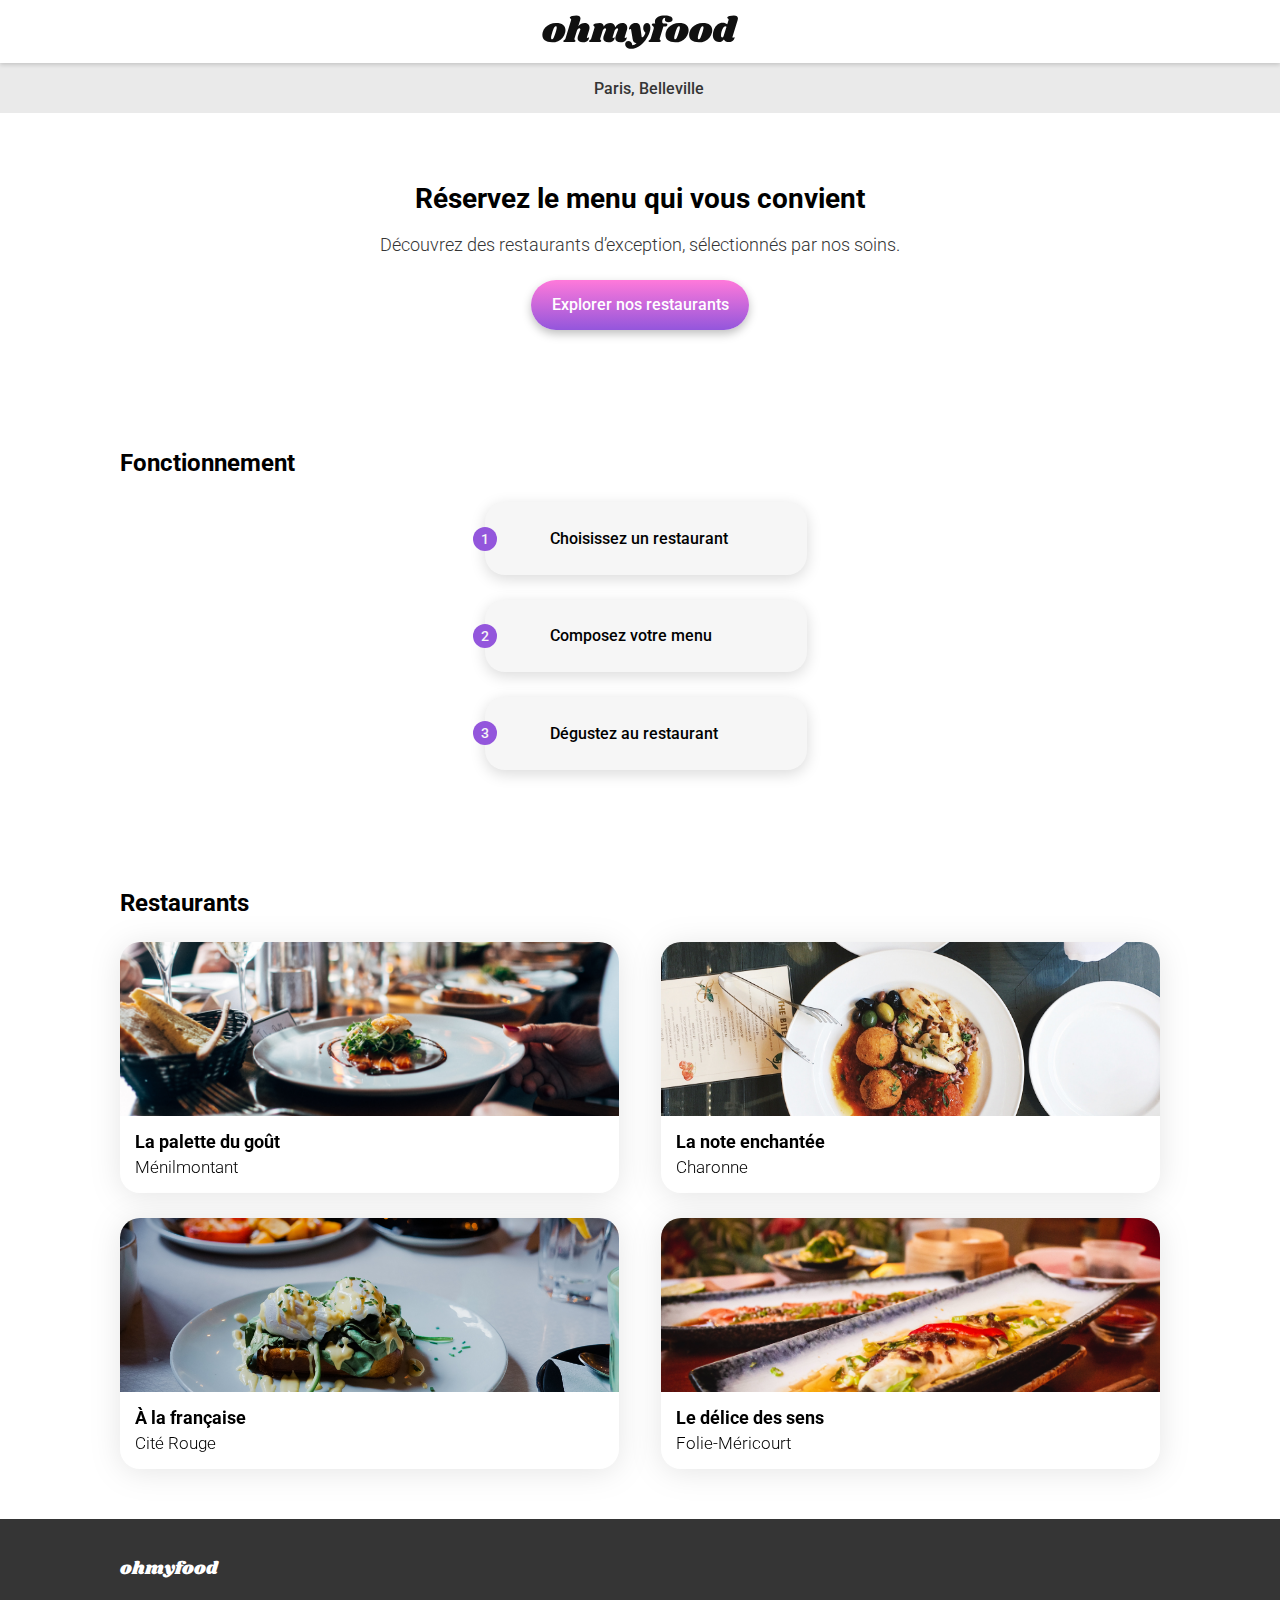
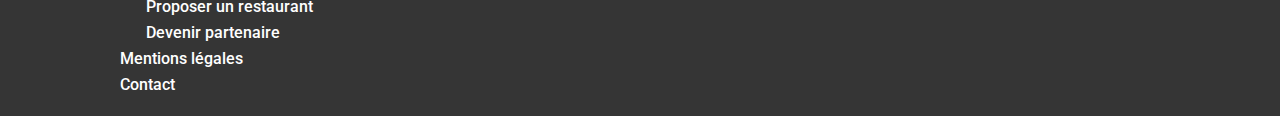
==== index.html @ eca56469 "Commit : 05/09/23" ====
<!DOCTYPE html>
<html lang="en">
<head>
    <meta charset="UTF-8">
    <meta name="viewport" content="width=device-width, initial-scale=1.0">
    <meta http-equiv="X-UA-Compatible" content="ie=edge">
    <title>Document</title>
    <link rel="icon" type="image/x-icon" href="favicon.ico">
    <link rel="stylesheet" href="https://cdnjs.cloudflare.com/ajax/libs/font-awesome/6.2.1/css/all.min.css"
        integrity="sha512-MV7K8+y+gLIBoVD59lQIYicR65iaqukzvf/nwasF0nqhPay5w/9lJmVM2hMDcnK1OnMGCdVK+iQrJ7lzPJQd1w=="
        crossorigin="anonymous" referrerpolicy="no-referrer">
    <link rel="stylesheet" href="assets/css/main.css">
</head>
<body>
    <div class="main__container">
        <header>
            <div class="header__logo">
                <img src="assets/images/logo/ohmyfood@2x.svg" alt="logo ohmyfood">
            </div>
            <div class="header__location">
                <i class="fa-solid fa-location-dot" aria-hidden="true"></i> Paris, Belleville
            </div>
        </header>

        <main>
            <section class="section__reserve container">
                <div class="reserve__title">
                    <h1>Réservez le menu qui vous convient</h1>
                    <p>Découvrez des restaurants d’exception, sélectionnés par nos soins.</p>
                </div>
                <button class="btn reserve__btn">Explorer nos restaurants</button>
            </section>

            <section class="section__preparation container">
                <div class="preparation__title">
                    <h2 class="section__title">Fonctionnement</h2>
                </div>
                <div class="preparation__wrapper__btn">
                    <button class="btn preparation__btn">
                        <i class="fa-solid fa-mobile-screen-button color1"></i>
                        <span class="btn__txt">Choisissez un restaurant</span>
                    </button>
                    <button class="btn preparation__btn">
                        <i class="fa-solid fa-list-ul color1"></i>
                        <span class="btn__txt">Composez votre menu</span>
                    </button>
                    <button class="btn preparation__btn">
                        <i class="fa-solid fa-store color2"></i>
                        <span class="btn__txt">Dégustez au restaurant</span>
                    </button>
                </div>
            </section>

            <section class="section__restaurants container">
                <div class="restaurants__title">
                    <h2 class="section__title">Restaurants</h2>
                </div>
                    
                <div class="restaurants__cards">
                    <article class="card">
                        <a href="restaurants/palette.html">
                            <div class="card___image">
                                <img src="assets/images/restaurants/jay-wennington-N_Y88TWmGwA-unsplash.jpg" alt="Image d'une assiette montrant un plat du restaurant">
                            </div>
                            <div class="card__content">
                                <div class="card__txt">
                                    <h3 class="card__title">La palette du goût</h3>
                                    <p class="card__subtitle">Ménilmontant</p>
                                </div>
                                <button class="btn__favorite">
                                    <i class="fa-regular fa-heart"></i>
                                    <i class="fa-solid fa-heart full__heart"></i>
                                </button>
                            </div>
                        </a>
                    </article>
                    <article class="card">
                        <a href="restaurants/note.html">
                            <div class="card___image">
                                <img src="assets/images/restaurants/stil-u2Lp8tXIcjw-unsplash.jpg" alt="Image d'une assiette montrant un plat du restaurant">
                            </div>
                            <div class="card__content">
                                <div class="card__txt">
                                    <h3 class="card__title">La note enchantée</h3>
                                    <p class="card__subtitle">Charonne</p>
                                </div>
                                <button class="btn__favorite">
                                    <i class="fa-regular fa-heart"></i>
                                    <i class="fa-solid fa-heart full__heart"></i>
                                </button>
                            </div>
                        </a>
                    </article>
                    <article class="card">
                        <a href="restaurants/francaise.html">
                            <div class="card___image">
                                <img src="assets/images/restaurants/toa-heftiba-DQKerTsQwi0-unsplash.jpg" alt="Image d'une assiette montrant un plat du restaurant">
                            </div>
                            <div class="card__content">
                                <div class="card__txt">
                                    <h3 class="card__title">À la française</h3>
                                    <p class="card__subtitle">Cité Rouge</p>
                                </div>
                                <button class="btn__favorite">
                                    <i class="fa-regular fa-heart"></i>
                                    <i class="fa-solid fa-heart full__heart"></i>
                                </button>
                            </div>
                        </a>
                    </article>
                    <article class="card">
                        <a href="restaurants/delice.html">
                            <div class="card___image">
                                <img src="assets/images/restaurants/louis-hansel-shotsoflouis-qNBGVyOCY8Q-unsplash.jpg" alt="Image d'une assiette montrant un plat du restaurant">
                            </div>
                            <div class="card__content">
                                <div class="card__txt">
                                    <h3 class="card__title">Le délice des sens</h3>
                                    <p class="card__subtitle">Folie-Méricourt</p>
                                </div>
                                <button class="btn__favorite">
                                    <i class="fa-regular fa-heart"></i>
                                    <i class="fa-solid fa-heart full__heart"></i>
                                </button>
                            </div>
                        </a>
                    </article>
                </div>
            </section>
        </main>
        <footer>
            <div class="container">
                <div class="footer__wrapper">
                    <div class="footer__title">
                        <h2>ohmyfood</h2>
                    </div>
                    <div class="footer__link">
                        <a href="#"><i class="fa-solid fa-utensils"></i>Proposer un restaurant</a>
                        <a href="#"><i class="fa-solid fa-handshake-angle"></i>Devenir partenaire</a>
                        <a href="#">Mentions légales</a>
                        <a href="#">Contact</a>
                    </div>
                </div>
            </div>
        </footer>
    </div>
</body>
</html>
---- assets/css/main.css ----
/**
 * Set up a decent box model on the root element
 */
@import url("https://fonts.googleapis.com/css2?family=Shrikhand&display=swap");
@import url("https://fonts.googleapis.com/css2?family=Roboto:wght@300;400;500;700");
html {
  box-sizing: border-box;
  margin: 0;
  padding: 0;
}

/**
* 1. Correct the line height in all browsers.
* 2. Prevent adjustments of font size after orientation changes in iOS.
*/
html {
  line-height: 1.15; /* 1 */
  -webkit-text-size-adjust: 100%; /* 2 */
}

/**
 * Make all elements from the DOM inherit from the parent box-sizing
 * Since `*` has a specificity of 0, it does not override the `html` value
 * making all elements inheriting from the root box-sizing value
 * See: https://css-tricks.com/inheriting-box-sizing-probably-slightly-better-best-practice/
 */
*,
*::before,
*::after {
  box-sizing: inherit;
}

/**
* Remove the margin in all browsers.
*/
body {
  margin: 0;
}

/**
 * Render the `main` element consistently in IE.
 */
main {
  display: block;
}

/**
 * Correct the font size and margin on `h1` elements within `section` and
 * `article` contexts in Chrome, Firefox, and Safari.
 */
h1 {
  font-size: 2em;
  margin: 0.67em 0;
}

/**
 * Remove the gray background on active links in IE 10.
 */
a {
  background-color: transparent;
}

/**
 * Remove the border on images inside links in IE 10.
 */
img {
  border-style: none;
}

/**
 * Basic styles for links
 */
a {
  color: rgb(229, 0, 80);
  text-decoration: none;
}
a:hover, a:active, a:focus, a:focus-within {
  color: rgb(0, 0, 0);
  text-decoration: underline;
}

section {
  display: flex;
  flex-direction: column;
  padding: 50px 0;
}

/**
 * Basic typography style for copy text
 */
body {
  color: rgb(0, 0, 0);
  font: normal 125%/1.4 "Roboto", "Arial", sans-serif;
}

h1 {
  color: rgb(0, 0, 0);
  text-align: center;
  font-family: Roboto;
  font-size: 24px;
  font-style: normal;
  font-weight: 700;
  line-height: normal;
}

h3 {
  display: block;
  font-size: 1.17em;
  margin-block-start: 0px;
  margin-block-end: 0px;
  margin-inline-start: 0px;
  margin-inline-end: 0px;
  font-weight: bold;
}

p {
  display: block;
  margin-block-start: 0px;
  margin-block-end: 0px;
  margin-inline-start: 0px;
  margin-inline-end: 0px;
}

header {
  color: var(--Grey, #353535);
  /* Button */
  font-family: Roboto;
  font-size: 16px;
  font-style: normal;
  font-weight: 500;
  line-height: normal;
}

.section__title {
  color: rgb(0, 0, 0);
  margin-bottom: 25px;
  /* Section Title */
  font-family: Roboto;
  font-size: 24px;
  font-style: normal;
  font-weight: 700;
  line-height: normal;
}

.section__reserve h1, .section__reserve p {
  text-align: center;
  font-family: Roboto;
  font-style: normal;
  line-height: normal;
}
.section__reserve h1 {
  /* Section Title */
  font-size: 28px;
  font-weight: 700;
}
.section__reserve p {
  /* Paragraph */
  font-size: 18px;
  font-weight: 300;
  color: var(--grey, #353535);
}

.card__title {
  color: #000;
  font-family: Roboto;
  font-size: 18px;
  font-style: normal;
  font-weight: 700;
  line-height: normal;
}
.card__subtitle {
  color: #000;
  font-family: Roboto;
  font-size: 17px;
  font-style: normal;
  font-weight: 300;
  line-height: normal;
}

.footer__title h2 {
  color: rgb(255, 255, 255);
  font-family: Shrikhand;
  font-size: 18px;
  font-style: normal;
  font-weight: 400;
  line-height: normal;
}

.footer__link a {
  color: rgb(255, 255, 255);
  text-decoration: none;
  font-family: Roboto;
  font-size: 16px;
  font-style: normal;
  font-weight: 500;
  line-height: normal;
}

/**
 * Clear inner floats
 */
.clearfix::after {
  clear: both;
  content: "";
  display: table;
}

/**
 * Main content containers
 * 1. Make the container full-width with a maximum width
 * 2. Center it in the viewport
 * 3. Leave some space on the edges, especially valuable on small screens
 */
.main__container {
  max-width: 100%; /* 1 */
  margin-left: auto; /* 2 */
  margin-right: auto; /* 2 */
  width: 100%; /* 1 */
}

.container {
  max-width: 1080px; /* 1 */
  margin-left: auto; /* 2 */
  margin-right: auto; /* 2 */
  padding-left: 20px; /* 3 */
  padding-right: 20px; /* 3 */
  width: 100%; /* 1 */
}

/**
 * Hide text while making it readable for screen readers
 * 1. Needed in WebKit-based browsers because of an implementation bug;
 *    See: https://code.google.com/p/chromium/issues/detail?id=457146
 */
.hide-text {
  overflow: hidden;
  padding: 0; /* 1 */
  text-indent: 101%;
  white-space: nowrap;
}

/**
 * Hide element while making it readable for screen readers
 * Shamelessly borrowed from HTML5Boilerplate:
 * https://github.com/h5bp/html5-boilerplate/blob/master/src/css/main.css#L119-L133
 */
.visually-hidden {
  border: 0;
  clip: rect(0 0 0 0);
  height: 1px;
  margin: -1px;
  overflow: hidden;
  padding: 0;
  position: absolute;
  width: 1px;
}

header .header__logo {
  display: flex;
  justify-content: center;
  align-items: center;
  height: 63px;
  width: 100%;
  background: rgb(255, 255, 255);
  padding: 14px 89px 13px 89px;
  flex-shrink: 0;
  /* Shadow/Badge */
  box-shadow: 0px 2px 4px 0px rgba(0, 0, 0, 0.15);
}
header .header__location {
  display: flex;
  justify-content: center;
  align-items: center;
  position: relative;
  height: 3.125rem; /* 50px */
  width: 100%;
  gap: 1.063rem; /* 17px */
  background: rgb(234, 234, 234);
  z-index: -1;
}

footer {
  background: rgb(53, 53, 53);
  padding: 22px 0;
}
footer .footer__wrapper {
  display: grid;
}
footer .footer__link {
  display: flex;
  flex-direction: column;
  gap: 7px;
}
footer .footer__link a {
  display: flex;
  flex-direction: row;
  gap: 10px;
}
footer .footer__link a i {
  width: 16px;
  font-size: 13px;
}

.btn {
  /* Button */
  font-family: Roboto;
  font-size: 16px;
  font-style: normal;
  font-weight: 500;
  line-height: normal;
  text-align: center;
  border: 0;
}

.reserve__btn {
  width: 218px;
  height: 50px;
  color: rgb(255, 255, 255);
  border-radius: 25px;
  background: linear-gradient(180deg, #FF79DA 0%, #9356DC 100%);
  cursor: pointer;
  transition: all 450ms ease;
  /* Shadow/Button */
  box-shadow: 0px 4px 10px 0px rgba(0, 0, 0, 0.25);
}
.reserve__btn:hover {
  opacity: 0.8;
  box-shadow: 0px 8px 10px 0px rgba(0, 0, 0, 0.25);
}

.preparation__wrapper__btn {
  display: flex;
  flex-direction: column;
  gap: 25px;
  align-items: center;
  width: 100%;
  counter-reset: index;
}
.preparation__wrapper__btn .preparation__btn {
  position: relative;
  display: flex;
  flex-direction: row;
  align-items: center;
  justify-content: center;
  gap: 20px;
  width: 322.486px;
  height: 72.379px;
  border-radius: 20px;
  background: rgb(246, 246, 246);
  padding: 0;
  margin-left: 12px;
  /* Shadow/Instructions */
  box-shadow: 0px 4px 15px 0px rgba(0, 0, 0, 0.15);
}
.preparation__wrapper__btn .preparation__btn::before {
  counter-increment: index;
  content: counter(index);
  position: absolute;
  display: flex;
  align-items: center;
  justify-content: center;
  left: -12px;
  height: 24px;
  width: 24px;
  background-color: #9356DC;
  border-radius: 50%;
  color: var(--background, #F6F6F6);
  font-family: Roboto;
  font-size: 14.182px;
  font-style: normal;
  font-weight: 500;
  line-height: normal;
}
.preparation__wrapper__btn .preparation__btn i.color1 {
  color: rgb(126, 126, 126);
}
.preparation__wrapper__btn .preparation__btn i.color2 {
  color: rgb(147, 86, 220);
}
.preparation__wrapper__btn .preparation__btn .btn__txt {
  width: 211px;
  text-align: left;
}
.preparation__wrapper__btn .preparation__btn .btn__dot {
  display: flex;
  justify-content: center;
  align-items: center;
  margin-left: -12px;
  height: 24px;
  width: 24px;
  flex-shrink: 0;
  background-color: #9356DC;
  border-radius: 50%;
  color: var(--background, #F6F6F6);
  font-family: Roboto;
  font-size: 14.182px;
  font-style: normal;
  font-weight: 500;
  line-height: normal;
}

.btn__favorite {
  background: transparent;
  height: 100%;
  width: 22px;
  padding-right: 10px;
  display: flex;
  justify-content: center;
  align-items: center;
  border: 0;
  z-index: 1;
}
.btn__favorite i {
  position: absolute;
  font-size: 22px;
  transition: all 450ms ease;
  cursor: pointer;
}
.btn__favorite i.full__heart {
  opacity: 0;
  transition: all 1s ease;
}
.btn__favorite i.full__heart:hover {
  transform: scale(1.2);
  color: transparent;
  background-image: linear-gradient(180deg, rgb(147, 86, 220) 0%, rgb(255, 121, 218) 100%);
  -webkit-background-clip: text;
  background-clip: text;
  opacity: 1;
}

.section__reserve {
  align-items: center;
  gap: 25px;
}

.section__restaurants .restaurants__cards {
  display: flex;
  flex-wrap: wrap;
  justify-content: space-between;
  gap: 25px;
}
.section__restaurants .restaurants__cards .card {
  width: 100%;
  max-width: 498.647px;
  height: 251px;
  border-radius: 1.25rem; /* 20px */
  background-color: white;
  border-radius: 1.25rem; /* 20px */
  filter: drop-shadow(0px 3px 15px rgba(0, 0, 0, 0.1));
}
.section__restaurants .restaurants__cards .card a {
  text-decoration: none;
}
.section__restaurants .restaurants__cards .card___image {
  width: 100%;
  height: 174px;
}
.section__restaurants .restaurants__cards .card___image img {
  width: 100%;
  height: 100%;
  flex-shrink: 0;
  background: url(<path-to-image>), lightgray 50%/cover no-repeat;
  object-fit: cover;
  border-radius: 1.25rem 1.25rem 0 0;
}
.section__restaurants .restaurants__cards .card__content {
  display: flex;
  flex-direction: row;
  height: 77px;
  padding: 15px;
}
.section__restaurants .restaurants__cards .card__txt {
  width: 100%;
  display: flex;
  flex-direction: column;
  gap: 5px;
}

.hero-image {
  width: 100%;
  height: 275px;
  flex-shrink: 0;
  background-color: aqua;
  margin-top: -50px;
  background: url(<path-to-image>), lightgray 50%/cover no-repeat;
}

.section__menu {
  position: relative;
  margin-top: -55px;
  background-color: aqua;
  border-radius: 2rem 2rem 0 0; /* 20px */
  z-index: 1;
}

/*# sourceMappingURL=main.css.map */
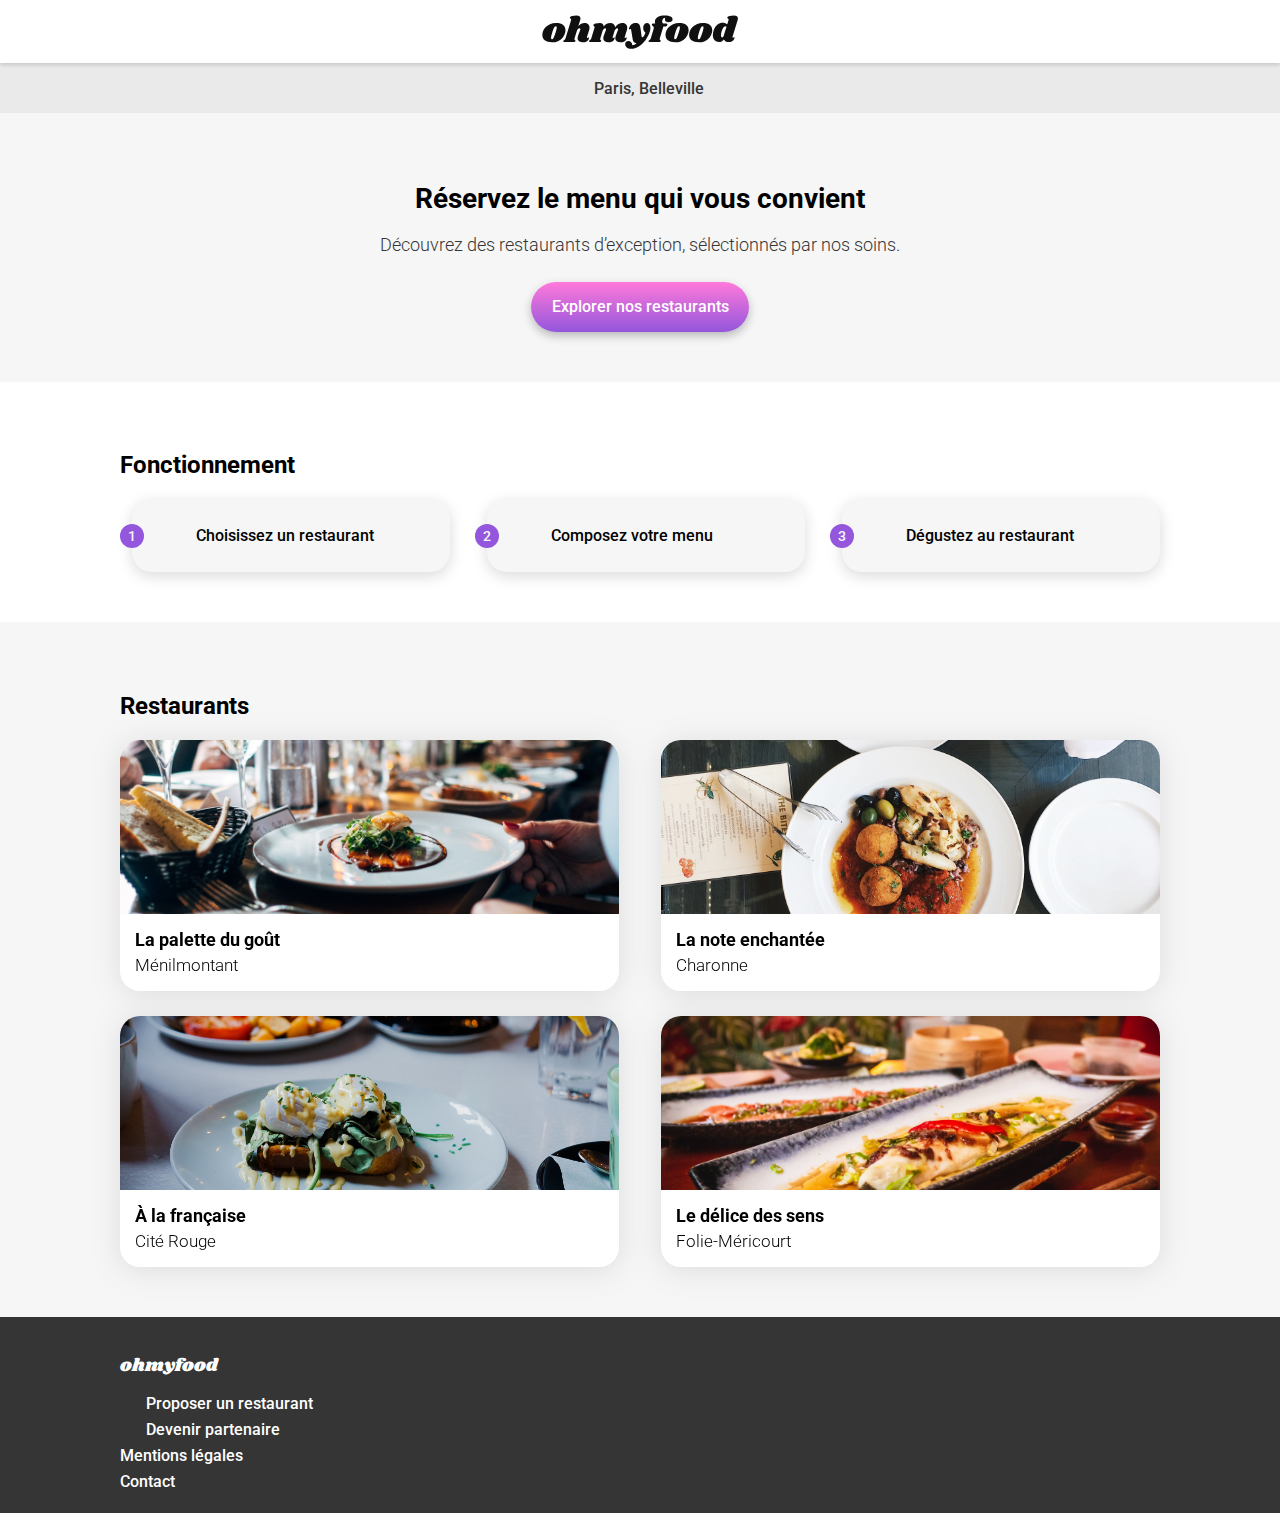
==== commit 567983c0: "Commit : 13/09/2023" ====
--- a/index.html
+++ b/index.html
@@ -1,5 +1,5 @@
 <!DOCTYPE html>
-<html lang="en">
+<html lang="fr">
 <head>
     <meta charset="UTF-8">
     <meta name="viewport" content="width=device-width, initial-scale=1.0">
@@ -23,108 +23,114 @@
         </header>
 
         <main>
-            <section class="section__reserve container">
-                <div class="reserve__title">
-                    <h1>Réservez le menu qui vous convient</h1>
-                    <p>Découvrez des restaurants d’exception, sélectionnés par nos soins.</p>
-                </div>
-                <button class="btn reserve__btn">Explorer nos restaurants</button>
-            </section>
-
-            <section class="section__preparation container">
-                <div class="preparation__title">
-                    <h2 class="section__title">Fonctionnement</h2>
-                </div>
-                <div class="preparation__wrapper__btn">
-                    <button class="btn preparation__btn">
-                        <i class="fa-solid fa-mobile-screen-button color1"></i>
-                        <span class="btn__txt">Choisissez un restaurant</span>
-                    </button>
-                    <button class="btn preparation__btn">
-                        <i class="fa-solid fa-list-ul color1"></i>
-                        <span class="btn__txt">Composez votre menu</span>
-                    </button>
-                    <button class="btn preparation__btn">
-                        <i class="fa-solid fa-store color2"></i>
-                        <span class="btn__txt">Dégustez au restaurant</span>
-                    </button>
+            <section class="section__bg--color section__reserve">
+                <div class="container">
+                    <div class="reserve__title">
+                        <h1>Réservez le menu qui vous convient</h1>
+                        <p>Découvrez des restaurants d’exception, sélectionnés par nos soins.</p>
+                    </div>
+                    <button class="btn reserve__btn">Explorer nos restaurants</button>
                 </div>
             </section>
 
-            <section class="section__restaurants container">
-                <div class="restaurants__title">
-                    <h2 class="section__title">Restaurants</h2>
+            <section class="section__preparation">
+                <div class="container">
+                    <div class="preparation__title">
+                        <h2 class="section__title">Fonctionnement</h2>
+                    </div>
+                    <div class="preparation__wrapper__btn">
+                        <button class="btn preparation__btn">
+                            <i class="fa-solid fa-mobile-screen-button color1"></i>
+                            <span class="btn__txt">Choisissez un restaurant</span>
+                        </button>
+                        <button class="btn preparation__btn">
+                            <i class="fa-solid fa-list-ul color1"></i>
+                            <span class="btn__txt">Composez votre menu</span>
+                        </button>
+                        <button class="btn preparation__btn">
+                            <i class="fa-solid fa-store color2"></i>
+                            <span class="btn__txt">Dégustez au restaurant</span>
+                        </button>
+                    </div>
                 </div>
+            </section>
+
+            <section class="section__bg--color section__restaurants">
+                <div class="container">
+                    <div class="restaurants__title">
+                        <h2 class="section__title">Restaurants</h2>
+                    </div>
                     
-                <div class="restaurants__cards">
-                    <article class="card">
-                        <a href="restaurants/palette.html">
-                            <div class="card___image">
-                                <img src="assets/images/restaurants/jay-wennington-N_Y88TWmGwA-unsplash.jpg" alt="Image d'une assiette montrant un plat du restaurant">
-                            </div>
-                            <div class="card__content">
-                                <div class="card__txt">
-                                    <h3 class="card__title">La palette du goût</h3>
-                                    <p class="card__subtitle">Ménilmontant</p>
+                    <div class="restaurants__cards">
+                        <article class="card">
+                            <a href="restaurants/palette.html">
+                                <div class="card___image">
+                                    <img src="assets/images/restaurants/jay-wennington-N_Y88TWmGwA-unsplash.jpg" alt="Image d'une assiette montrant un plat du restaurant">
                                 </div>
-                                <button class="btn__favorite">
-                                    <i class="fa-regular fa-heart"></i>
-                                    <i class="fa-solid fa-heart full__heart"></i>
-                                </button>
-                            </div>
-                        </a>
-                    </article>
-                    <article class="card">
-                        <a href="restaurants/note.html">
-                            <div class="card___image">
-                                <img src="assets/images/restaurants/stil-u2Lp8tXIcjw-unsplash.jpg" alt="Image d'une assiette montrant un plat du restaurant">
-                            </div>
-                            <div class="card__content">
-                                <div class="card__txt">
-                                    <h3 class="card__title">La note enchantée</h3>
-                                    <p class="card__subtitle">Charonne</p>
+                                <div class="card__content">
+                                    <div class="card__txt">
+                                        <h3 class="card__title">La palette du goût</h3>
+                                        <p class="card__subtitle">Ménilmontant</p>
+                                    </div>
+                                    <button class="btn__favorite">
+                                        <i class="fa-regular fa-heart"></i>
+                                        <i class="fa-solid fa-heart full__heart"></i>
+                                    </button>
                                 </div>
-                                <button class="btn__favorite">
-                                    <i class="fa-regular fa-heart"></i>
-                                    <i class="fa-solid fa-heart full__heart"></i>
-                                </button>
-                            </div>
-                        </a>
-                    </article>
-                    <article class="card">
-                        <a href="restaurants/francaise.html">
-                            <div class="card___image">
-                                <img src="assets/images/restaurants/toa-heftiba-DQKerTsQwi0-unsplash.jpg" alt="Image d'une assiette montrant un plat du restaurant">
-                            </div>
-                            <div class="card__content">
-                                <div class="card__txt">
-                                    <h3 class="card__title">À la française</h3>
-                                    <p class="card__subtitle">Cité Rouge</p>
+                            </a>
+                        </article>
+                        <article class="card">
+                            <a href="restaurants/note.html">
+                                <div class="card___image">
+                                    <img src="assets/images/restaurants/stil-u2Lp8tXIcjw-unsplash.jpg" alt="Image d'une assiette montrant un plat du restaurant">
                                 </div>
-                                <button class="btn__favorite">
-                                    <i class="fa-regular fa-heart"></i>
-                                    <i class="fa-solid fa-heart full__heart"></i>
-                                </button>
-                            </div>
-                        </a>
-                    </article>
-                    <article class="card">
-                        <a href="restaurants/delice.html">
-                            <div class="card___image">
-                                <img src="assets/images/restaurants/louis-hansel-shotsoflouis-qNBGVyOCY8Q-unsplash.jpg" alt="Image d'une assiette montrant un plat du restaurant">
-                            </div>
-                            <div class="card__content">
-                                <div class="card__txt">
-                                    <h3 class="card__title">Le délice des sens</h3>
-                                    <p class="card__subtitle">Folie-Méricourt</p>
+                                <div class="card__content">
+                                    <div class="card__txt">
+                                        <h3 class="card__title">La note enchantée</h3>
+                                        <p class="card__subtitle">Charonne</p>
+                                    </div>
+                                    <button class="btn__favorite">
+                                        <i class="fa-regular fa-heart"></i>
+                                        <i class="fa-solid fa-heart full__heart"></i>
+                                    </button>
                                 </div>
-                                <button class="btn__favorite">
-                                    <i class="fa-regular fa-heart"></i>
-                                    <i class="fa-solid fa-heart full__heart"></i>
-                                </button>
-                            </div>
-                        </a>
-                    </article>
+                            </a>
+                        </article>
+                        <article class="card">
+                            <a href="restaurants/francaise.html">
+                                <div class="card___image">
+                                    <img src="assets/images/restaurants/toa-heftiba-DQKerTsQwi0-unsplash.jpg" alt="Image d'une assiette montrant un plat du restaurant">
+                                </div>
+                                <div class="card__content">
+                                    <div class="card__txt">
+                                        <h3 class="card__title">À la française</h3>
+                                        <p class="card__subtitle">Cité Rouge</p>
+                                    </div>
+                                    <button class="btn__favorite">
+                                        <i class="fa-regular fa-heart"></i>
+                                        <i class="fa-solid fa-heart full__heart"></i>
+                                    </button>
+                                </div>
+                            </a>
+                        </article>
+                        <article class="card">
+                            <a href="restaurants/delice.html">
+                                <div class="card___image">
+                                    <img src="assets/images/restaurants/louis-hansel-shotsoflouis-qNBGVyOCY8Q-unsplash.jpg" alt="Image d'une assiette montrant un plat du restaurant">
+                                </div>
+                                <div class="card__content">
+                                    <div class="card__txt">
+                                        <h3 class="card__title">Le délice des sens</h3>
+                                        <p class="card__subtitle">Folie-Méricourt</p>
+                                    </div>
+                                    <button class="btn__favorite">
+                                        <i class="fa-regular fa-heart"></i>
+                                        <i class="fa-solid fa-heart full__heart"></i>
+                                    </button>
+                                </div>
+                            </a>
+                        </article>
+                    </div>
                 </div>
             </section>
         </main>
--- a/assets/css/main.css
+++ b/assets/css/main.css
@@ -1,3 +1,4 @@
+@charset "UTF-8";
 /**
  * Set up a decent box model on the root element
  */
@@ -83,6 +84,9 @@
   display: flex;
   flex-direction: column;
   padding: 50px 0;
+}
+section.section__bg--color {
+  background-color: #f6f6f6;
 }
 
 /**
@@ -133,8 +137,6 @@
 
 .section__title {
   color: rgb(0, 0, 0);
-  margin-bottom: 25px;
-  /* Section Title */
   font-family: Roboto;
   font-size: 24px;
   font-style: normal;
@@ -177,6 +179,53 @@
   line-height: normal;
 }
 
+.section__menu h1 {
+  color: var(--Black, #101010);
+  font-family: Shrikhand;
+  font-size: 28px;
+  font-style: normal;
+  font-weight: 400;
+  line-height: normal;
+  text-align: left;
+}
+
+.section__commande form legend {
+  color: #000;
+  font-family: Roboto;
+  font-size: 16px;
+  font-style: normal;
+  font-weight: 300;
+  line-height: normal;
+  text-transform: uppercase;
+}
+.section__commande .commande__form-group .commande__form-title h2, .section__commande .commande__form-group .commande__form-title p {
+  text-align: left;
+  overflow: hidden;
+  color: #000;
+  text-overflow: ellipsis;
+  white-space: nowrap;
+  font-family: Roboto;
+  font-style: normal;
+  line-height: normal;
+}
+.section__commande .commande__form-group .commande__form-title h2 {
+  font-size: 18px;
+  font-weight: 500;
+}
+.section__commande .commande__form-group .commande__form-title p {
+  font-size: 15.043px;
+  font-weight: 300;
+}
+.section__commande .commande__form-group .commande__form-price p {
+  color: #353535;
+  text-align: center;
+  font-family: Roboto;
+  font-size: 15.043px;
+  font-style: normal;
+  font-weight: 700;
+  line-height: normal;
+}
+
 .footer__title h2 {
   color: rgb(255, 255, 255);
   font-family: Shrikhand;
@@ -213,6 +262,7 @@
  */
 .main__container {
   max-width: 100%; /* 1 */
+  min-width: 320px;
   margin-left: auto; /* 2 */
   margin-right: auto; /* 2 */
   width: 100%; /* 1 */
@@ -278,10 +328,21 @@
   background: rgb(234, 234, 234);
   z-index: -1;
 }
+header .header__button {
+  position: absolute;
+  display: flex;
+  justify-content: center;
+  align-items: center;
+  left: 20px;
+  width: 30px;
+  height: 63px;
+  flex-shrink: 0;
+}
 
 footer {
   background: rgb(53, 53, 53);
   padding: 22px 0;
+  min-width: 320px;
 }
 footer .footer__wrapper {
   display: grid;
@@ -310,6 +371,18 @@
   line-height: normal;
   text-align: center;
   border: 0;
+}
+
+.arrow__btn {
+  font-size: 24px;
+  color: #353535;
+  background-color: transparent;
+}
+.arrow__btn a {
+  color: #353535;
+}
+.arrow__btn a:hover {
+  color: #353535;
 }
 
 .reserve__btn {
@@ -398,6 +471,10 @@
   font-weight: 500;
   line-height: normal;
 }
+.preparation__wrapper__btn .preparation__btn:hover {
+  opacity: 0.8;
+  box-shadow: 0px 8px 10px 0px rgba(0, 0, 0, 0.25);
+}
 
 .btn__favorite {
   background: transparent;
@@ -429,9 +506,141 @@
   opacity: 1;
 }
 
+.section__commande {
+  padding-top: 0;
+}
+.section__commande form {
+  display: grid;
+  gap: 40px;
+  margin: 0 auto;
+  width: 100%;
+  min-width: 280px;
+  max-width: 634px;
+}
+.section__commande form fieldset {
+  border: 0;
+  margin: 0;
+  padding: 0;
+  display: grid;
+  gap: 12px;
+}
+.section__commande form legend {
+  position: relative;
+  width: 100%;
+  height: 27px;
+  margin-bottom: 12px;
+}
+.section__commande form legend::after {
+  position: absolute;
+  content: "";
+  left: 0;
+  bottom: 0;
+  width: 40px;
+  height: 3px;
+  background: #99E2D0;
+}
+.section__commande form button {
+  margin: 0 auto;
+}
+.section__commande .commande__form-group {
+  display: flex;
+  align-items: center;
+  width: 100%;
+  max-width: 634px;
+  min-width: 280px;
+  height: 69px;
+  flex-shrink: 0;
+  gap: 5px;
+  flex: 1 0 0;
+  border-radius: 20px;
+  background: rgb(246, 246, 246);
+  /* Shadow/Instructions */
+  box-shadow: 0px 4px 15px 0px rgba(0, 0, 0, 0.15);
+}
+.section__commande .commande__form-group input[type=checkbox] {
+  display: none;
+}
+.section__commande .commande__form-group label {
+  display: flex;
+  flex-direction: row;
+  align-items: center;
+  justify-content: left;
+  width: 100%;
+  height: 100%;
+  padding: 0;
+  cursor: pointer;
+  transition: transform 1s;
+  gap: 5px;
+}
+.section__commande .commande__form-group label .commande__form-title {
+  width: 100%;
+  overflow: hidden;
+  white-space: nowrap;
+  text-overflow: ellipsis;
+}
+.section__commande .commande__form-group label .commande__form-title h2, .section__commande .commande__form-group label .commande__form-title p {
+  margin: 0;
+  padding-left: 15px;
+  flex-shrink: 0;
+  align-self: stretch;
+}
+.section__commande .commande__form-group label .commande__form-title h2 {
+  height: 21px;
+}
+.section__commande .commande__form-group label .commande__form-title p {
+  height: 19px;
+}
+.section__commande .commande__form-group label .commande__form-price {
+  display: flex;
+  align-self: flex-end;
+  padding: 0 15px 15px 0;
+}
+.section__commande .commande__form-group label .commande__form-price p::after {
+  content: "€";
+}
+.section__commande .commande__form-group input[type=checkbox] + label {
+  overflow: hidden;
+}
+.section__commande .commande__form-group input[type=checkbox] + label::after {
+  content: "\f058";
+  font: var(--fa-font-solid);
+  font-size: 20px;
+  display: flex;
+  justify-content: center;
+  align-items: center;
+  color: rgb(255, 255, 255);
+  background-color: #99E2D0;
+  width: 0;
+  max-width: 59px;
+  height: 100%; /* ou 69px */
+  flex-shrink: 0;
+  border-radius: 0 20px 20px 0;
+  transform: translate(50px);
+  transition: 0.3s;
+}
+.section__commande .commande__form-group input[type=checkbox]:checked + label::after {
+  content: "\f058";
+  font: var(--fa-font-solid);
+  font-size: 20px;
+  display: flex;
+  justify-content: center;
+  align-items: center;
+  color: rgb(255, 255, 255);
+  background-color: #99E2D0;
+  width: 100%;
+  max-width: 59px;
+  min-width: 49px;
+  height: 100%; /* ou 69px */
+  flex-shrink: 0;
+  border-radius: 0 20px 20px 0;
+  transform: translate(0);
+}
+
 .section__reserve {
-  align-items: center;
-  gap: 25px;
+  text-align: center;
+}
+.section__reserve .reserve__title {
+  margin-bottom: 27px;
 }
 
 .section__restaurants .restaurants__cards {
@@ -460,7 +669,6 @@
   width: 100%;
   height: 100%;
   flex-shrink: 0;
-  background: url(<path-to-image>), lightgray 50%/cover no-repeat;
   object-fit: cover;
   border-radius: 1.25rem 1.25rem 0 0;
 }
@@ -481,17 +689,54 @@
   width: 100%;
   height: 275px;
   flex-shrink: 0;
-  background-color: aqua;
   margin-top: -50px;
-  background: url(<path-to-image>), lightgray 50%/cover no-repeat;
+  background-position: center;
+  background-repeat: no-repeat;
+  background-size: cover;
+}
+.hero-image.bg1 {
+  background-image: url("../images/restaurants/jay-wennington-N_Y88TWmGwA-unsplash.jpg");
 }
 
 .section__menu {
   position: relative;
-  margin-top: -55px;
-  background-color: aqua;
+  margin-top: -80px;
+  padding-top: 32px;
+  padding-bottom: 40px;
+  background-color: #f6f6f6;
   border-radius: 2rem 2rem 0 0; /* 20px */
   z-index: 1;
 }
+.section__menu .menu__title {
+  display: flex;
+  flex-direction: row;
+  justify-content: center;
+  align-items: center;
+  gap: 24px;
+  height: 27px;
+}
+.section__menu .menu__title h1 {
+  overflow: hidden;
+  white-space: nowrap;
+  text-overflow: ellipsis;
+}
+
+.section__commande {
+  background-color: #f6f6f6;
+}
+
+@media screen and (min-width: 600px) {
+  section {
+    padding: 50px 0;
+  }
+  .section__menu {
+    padding-top: 51px;
+  }
+}
+@media screen and (min-width: 1024px) {
+  .preparation__wrapper__btn {
+    flex-direction: row;
+  }
+}
 
 /*# sourceMappingURL=main.css.map */
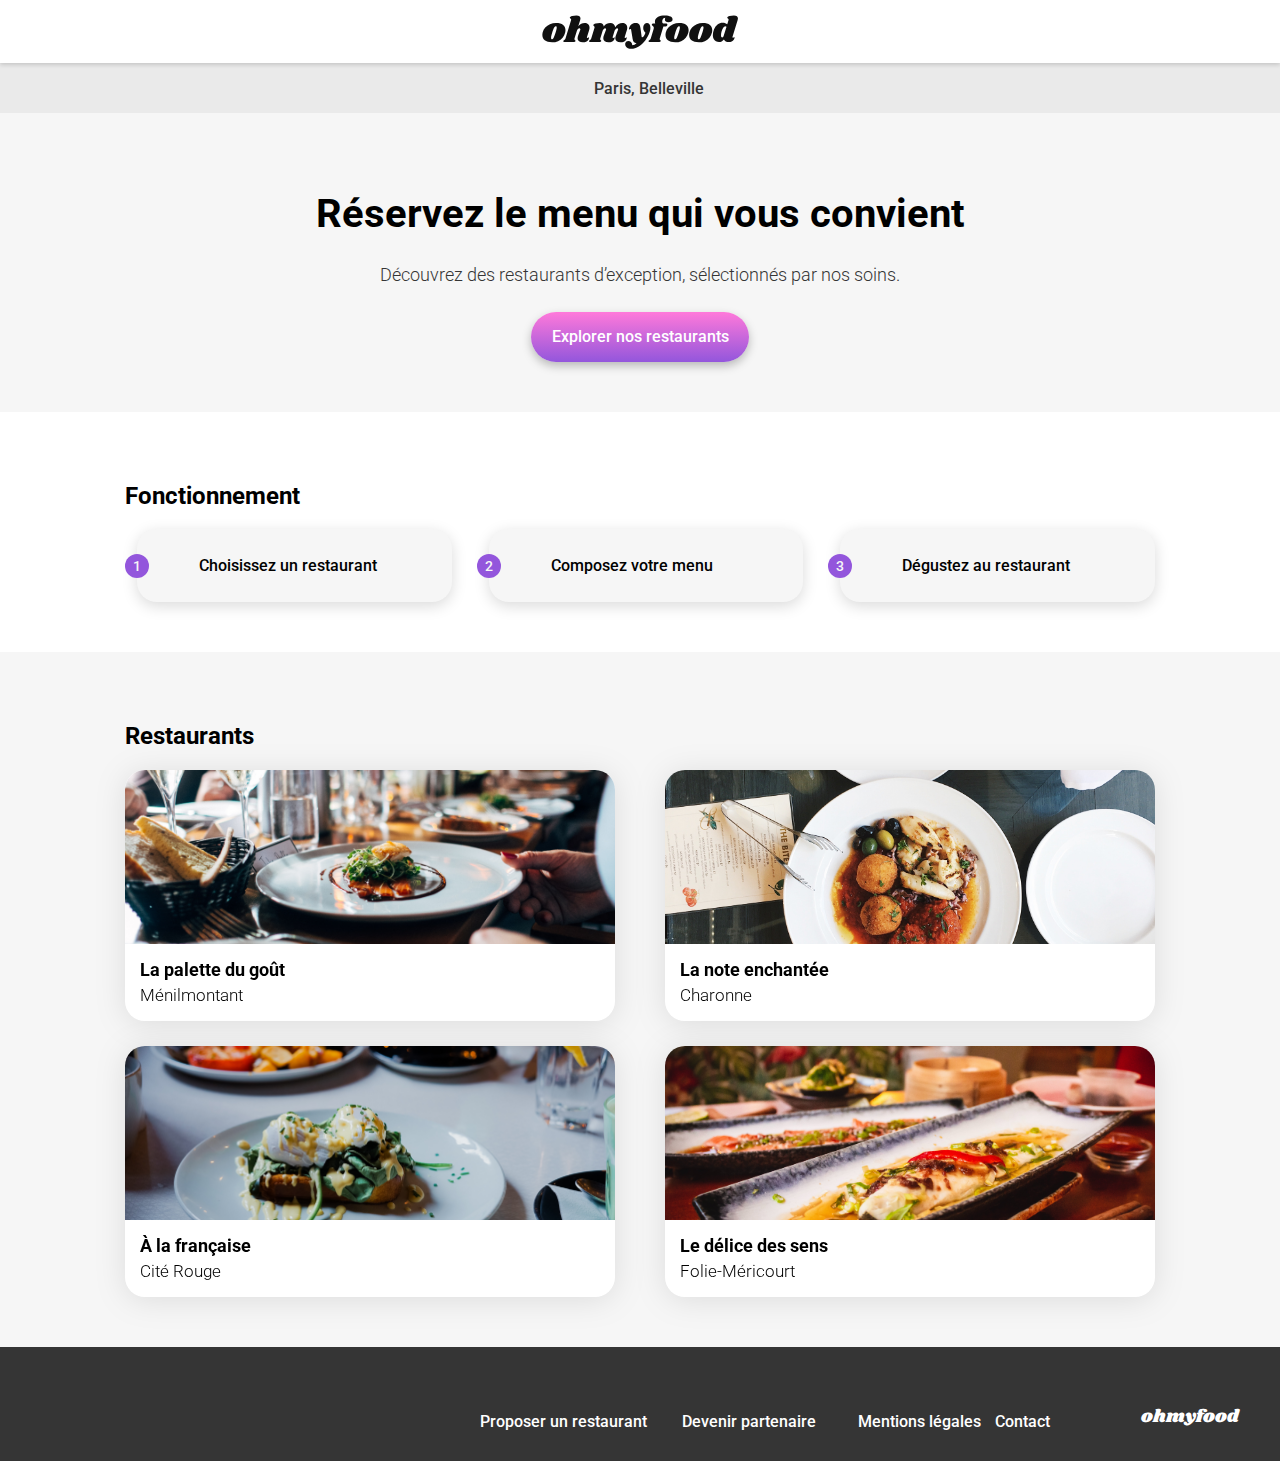
==== commit cd47d3a9: "Commit : 20/09/2023 - Agrandissement du h1 version Desktop - Menu cards : Responsive et centrage - A" ====
--- a/index.html
+++ b/index.html
@@ -4,7 +4,7 @@
     <meta charset="UTF-8">
     <meta name="viewport" content="width=device-width, initial-scale=1.0">
     <meta http-equiv="X-UA-Compatible" content="ie=edge">
-    <title>Document</title>
+    <title>Ohmyfood</title>
     <link rel="icon" type="image/x-icon" href="favicon.ico">
     <link rel="stylesheet" href="https://cdnjs.cloudflare.com/ajax/libs/font-awesome/6.2.1/css/all.min.css"
         integrity="sha512-MV7K8+y+gLIBoVD59lQIYicR65iaqukzvf/nwasF0nqhPay5w/9lJmVM2hMDcnK1OnMGCdVK+iQrJ7lzPJQd1w=="
@@ -13,6 +13,7 @@
 </head>
 <body>
     <div class="main__container">
+
         <header>
             <div class="header__logo">
                 <img src="assets/images/logo/ohmyfood@2x.svg" alt="logo ohmyfood">
@@ -134,8 +135,9 @@
                 </div>
             </section>
         </main>
+
         <footer>
-            <div class="container">
+            <!-- <div class="container"> -->
                 <div class="footer__wrapper">
                     <div class="footer__title">
                         <h2>ohmyfood</h2>
@@ -144,11 +146,12 @@
                         <a href="#"><i class="fa-solid fa-utensils"></i>Proposer un restaurant</a>
                         <a href="#"><i class="fa-solid fa-handshake-angle"></i>Devenir partenaire</a>
                         <a href="#">Mentions légales</a>
-                        <a href="#">Contact</a>
+                        <a href="mailto:email@example.com">Contact</a>
                     </div>
                 </div>
-            </div>
+            <!-- </div> -->
         </footer>
-    </div>
+
+    </div><!-- End Main container -->
 </body>
 </html>--- a/assets/css/main.css
+++ b/assets/css/main.css
@@ -1,9 +1,29 @@
 @charset "UTF-8";
-/**
- * Set up a decent box model on the root element
- */
 @import url("https://fonts.googleapis.com/css2?family=Shrikhand&display=swap");
 @import url("https://fonts.googleapis.com/css2?family=Roboto:wght@300;400;500;700");
+@-webkit-keyframes fadeInDown {
+  0% {
+    opacity: 0;
+    -webkit-transform: translateY(-25px);
+  }
+  100% {
+    opacity: 1;
+    -webkit-transform: translateY(0);
+  }
+}
+@keyframes fadeInDown {
+  0% {
+    opacity: 0;
+    transform: translateY(-25px);
+  }
+  100% {
+    opacity: 1;
+    transform: translateY(0);
+  }
+}
+/**
+ * Set up a decent box model on the root element
+ */
 html {
   box-sizing: border-box;
   margin: 0;
@@ -261,20 +281,20 @@
  * 3. Leave some space on the edges, especially valuable on small screens
  */
 .main__container {
+  width: 100%; /* 1 */
   max-width: 100%; /* 1 */
-  min-width: 320px;
+  min-width: 375px;
   margin-left: auto; /* 2 */
   margin-right: auto; /* 2 */
+}
+
+.container {
   width: 100%; /* 1 */
-}
-
-.container {
   max-width: 1080px; /* 1 */
   margin-left: auto; /* 2 */
   margin-right: auto; /* 2 */
-  padding-left: 20px; /* 3 */
-  padding-right: 20px; /* 3 */
-  width: 100%; /* 1 */
+  padding-left: 25px; /* 3 */
+  padding-right: 25px; /* 3 */
 }
 
 /**
@@ -341,11 +361,20 @@
 
 footer {
   background: rgb(53, 53, 53);
-  padding: 22px 0;
+  padding: 22px 25px;
   min-width: 320px;
 }
 footer .footer__wrapper {
   display: grid;
+  gap: 16px;
+}
+footer .footer__title {
+  width: 139px;
+  height: 27px;
+}
+footer .footer__title h2 {
+  margin: 0;
+  padding: 0;
 }
 footer .footer__link {
   display: flex;
@@ -554,8 +583,40 @@
   flex: 1 0 0;
   border-radius: 20px;
   background: rgb(246, 246, 246);
+  animation: fadeInDown 1s forwards;
+  opacity: 0;
   /* Shadow/Instructions */
   box-shadow: 0px 4px 15px 0px rgba(0, 0, 0, 0.15);
+}
+.section__commande .commande__form-group:nth-child(1) {
+  animation-delay: 450ms;
+}
+.section__commande .commande__form-group:nth-child(2) {
+  animation-delay: 900ms;
+}
+.section__commande .commande__form-group:nth-child(3) {
+  animation-delay: 1350ms;
+}
+.section__commande .commande__form-group:nth-child(4) {
+  animation-delay: 1800ms;
+}
+.section__commande .commande__form-group:nth-child(5) {
+  animation-delay: 2250ms;
+}
+.section__commande .commande__form-group:nth-child(6) {
+  animation-delay: 2700ms;
+}
+.section__commande .commande__form-group:nth-child(7) {
+  animation-delay: 3150ms;
+}
+.section__commande .commande__form-group:nth-child(8) {
+  animation-delay: 3600ms;
+}
+.section__commande .commande__form-group:nth-child(9) {
+  animation-delay: 4050ms;
+}
+.section__commande .commande__form-group:nth-child(10) {
+  animation-delay: 4500ms;
 }
 .section__commande .commande__form-group input[type=checkbox] {
   display: none;
@@ -647,21 +708,23 @@
   display: flex;
   flex-wrap: wrap;
   justify-content: space-between;
-  gap: 25px;
+  gap: 18px;
 }
 .section__restaurants .restaurants__cards .card {
-  width: 100%;
-  max-width: 498.647px;
+  min-width: 40%;
+  flex-grow: 1;
   height: 251px;
   border-radius: 1.25rem; /* 20px */
   background-color: white;
   border-radius: 1.25rem; /* 20px */
   filter: drop-shadow(0px 3px 15px rgba(0, 0, 0, 0.1));
+  transition: all 450ms ease;
 }
 .section__restaurants .restaurants__cards .card a {
   text-decoration: none;
 }
 .section__restaurants .restaurants__cards .card___image {
+  position: relative;
   width: 100%;
   height: 174px;
 }
@@ -669,6 +732,7 @@
   width: 100%;
   height: 100%;
   flex-shrink: 0;
+  display: block;
   object-fit: cover;
   border-radius: 1.25rem 1.25rem 0 0;
 }
@@ -683,6 +747,10 @@
   display: flex;
   flex-direction: column;
   gap: 5px;
+}
+.section__restaurants .restaurants__cards .card:hover {
+  transform: scale(1.02);
+  box-shadow: 0px 8px 10px 0px rgba(0, 0, 0, 0.25);
 }
 
 .hero-image {
@@ -729,14 +797,56 @@
   section {
     padding: 50px 0;
   }
+  .section__restaurants .restaurants__cards {
+    gap: 25px 50px;
+  }
+  .section__restaurants .restaurants__cards .card {
+    flex: 1;
+  }
   .section__menu {
     padding-top: 51px;
   }
 }
 @media screen and (min-width: 1024px) {
+  .section__reserve h1 {
+    font-size: 40px;
+  }
   .preparation__wrapper__btn {
     flex-direction: row;
   }
+  .section__restaurants .restaurants__cards {
+    gap: 25px 50px;
+  }
+  .section__restaurants .restaurants__cards .card {
+    flex: 1;
+  }
+  footer {
+    padding: 30px 0;
+  }
+  footer a:nth-child(-n+2) {
+    width: 195px;
+  }
+  footer a:nth-child(n+3) {
+    width: 130px;
+  }
+  footer .footer__wrapper {
+    height: 54px;
+    display: flex;
+    flex-direction: row-reverse;
+    justify-content: end;
+    align-items: self-end;
+  }
+  footer .footer__link {
+    flex-direction: row;
+  }
+}
+@media screen and (min-width: 1440px) {
+  .section__restaurants .restaurants__cards {
+    gap: 50px 100px;
+  }
+  footer {
+    padding: 30px 25px;
+  }
 }
 
 /*# sourceMappingURL=main.css.map */
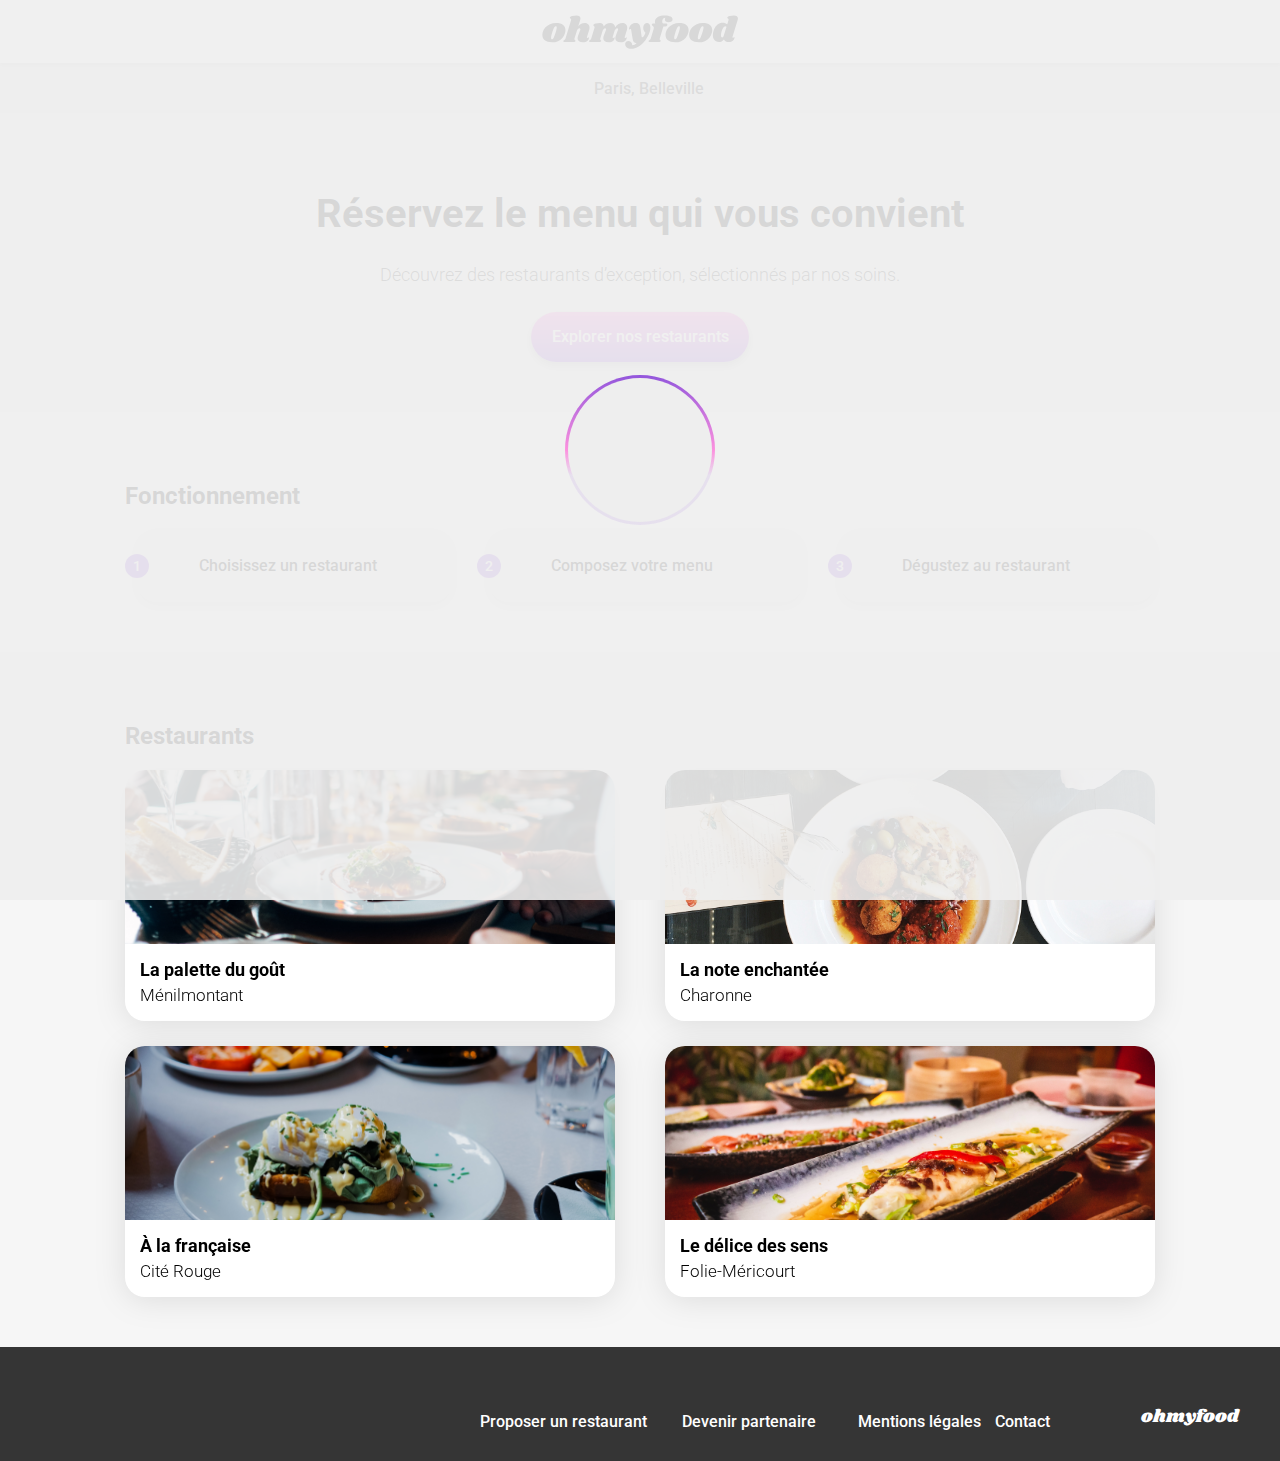
==== commit 3b41af33: "Commit : 22/09/2023 - Loader" ====
--- a/index.html
+++ b/index.html
@@ -12,6 +12,13 @@
     <link rel="stylesheet" href="assets/css/main.css">
 </head>
 <body>
+    <!-- Loader -->
+    <div class="loader">
+        <i class="fas fa-utensils"></i>
+        <div class="circle__border">
+        <div class="circle__border__core"></div>
+        </div>  
+    </div>
     <div class="main__container">
 
         <header>
--- a/assets/css/main.css
+++ b/assets/css/main.css
@@ -1,6 +1,46 @@
 @charset "UTF-8";
 @import url("https://fonts.googleapis.com/css2?family=Shrikhand&display=swap");
 @import url("https://fonts.googleapis.com/css2?family=Roboto:wght@300;400;500;700");
+@-webkit-keyframes loader {
+  0% {
+    opacity: 1;
+  }
+  50% {
+    opacity: 0.5;
+  }
+  100% {
+    opacity: 0;
+    display: none;
+  }
+}
+@keyframes loader {
+  0% {
+    opacity: 1;
+  }
+  50% {
+    opacity: 0.5;
+  }
+  100% {
+    opacity: 0;
+    display: none;
+  }
+}
+@-webkit-keyframes spin {
+  from {
+    transform: rotate(0);
+  }
+  to {
+    transform: rotate(359deg);
+  }
+}
+@keyframes spin {
+  from {
+    transform: rotate(0);
+  }
+  to {
+    transform: rotate(359deg);
+  }
+}
 @-webkit-keyframes fadeInDown {
   0% {
     opacity: 0;
@@ -697,6 +737,48 @@
   transform: translate(0);
 }
 
+.loader {
+  position: fixed;
+  width: 100%;
+  height: 100vh;
+  display: flex;
+  justify-content: center;
+  align-items: center;
+  background-color: rgba(238, 238, 238, 0.9);
+  z-index: 1;
+  animation: loader 1s linear 1s forwards;
+}
+.loader i {
+  position: absolute;
+  z-index: 2;
+  font-size: 4rem;
+  background: linear-gradient(180deg, rgb(147, 86, 220) 0%, rgb(255, 121, 218) 100%);
+  background-clip: border-box;
+  -webkit-background-clip: text;
+  -webkit-text-fill-color: transparent;
+}
+
+.circle__border {
+  width: 150px;
+  height: 150px;
+  padding: 3px;
+  display: flex;
+  justify-content: center;
+  align-items: center;
+  border-radius: 50%;
+  background: rgb(147, 86, 220);
+  background: -moz-linear-gradient(0deg, rgba(147, 86, 220, 0.1) 33%, rgba(255, 121, 218, 0.8) 50%, rgb(147, 86, 220) 100%);
+  background: -webkit-linear-gradient(0deg, rgba(147, 86, 220, 0.1) 33%, rgba(255, 121, 218, 0.8) 50%, rgb(147, 86, 220) 100%);
+  background: linear-gradient(0deg, rgba(147, 86, 220, 0.1) 33%, rgba(255, 121, 218, 0.8) 50%, rgb(147, 86, 220) 100%);
+  animation: spin 0.8s linear 0s infinite;
+}
+.circle__border__core {
+  width: 100%;
+  height: 100%;
+  background-color: rgb(238, 238, 238);
+  border-radius: 50%;
+}
+
 .section__reserve {
   text-align: center;
 }
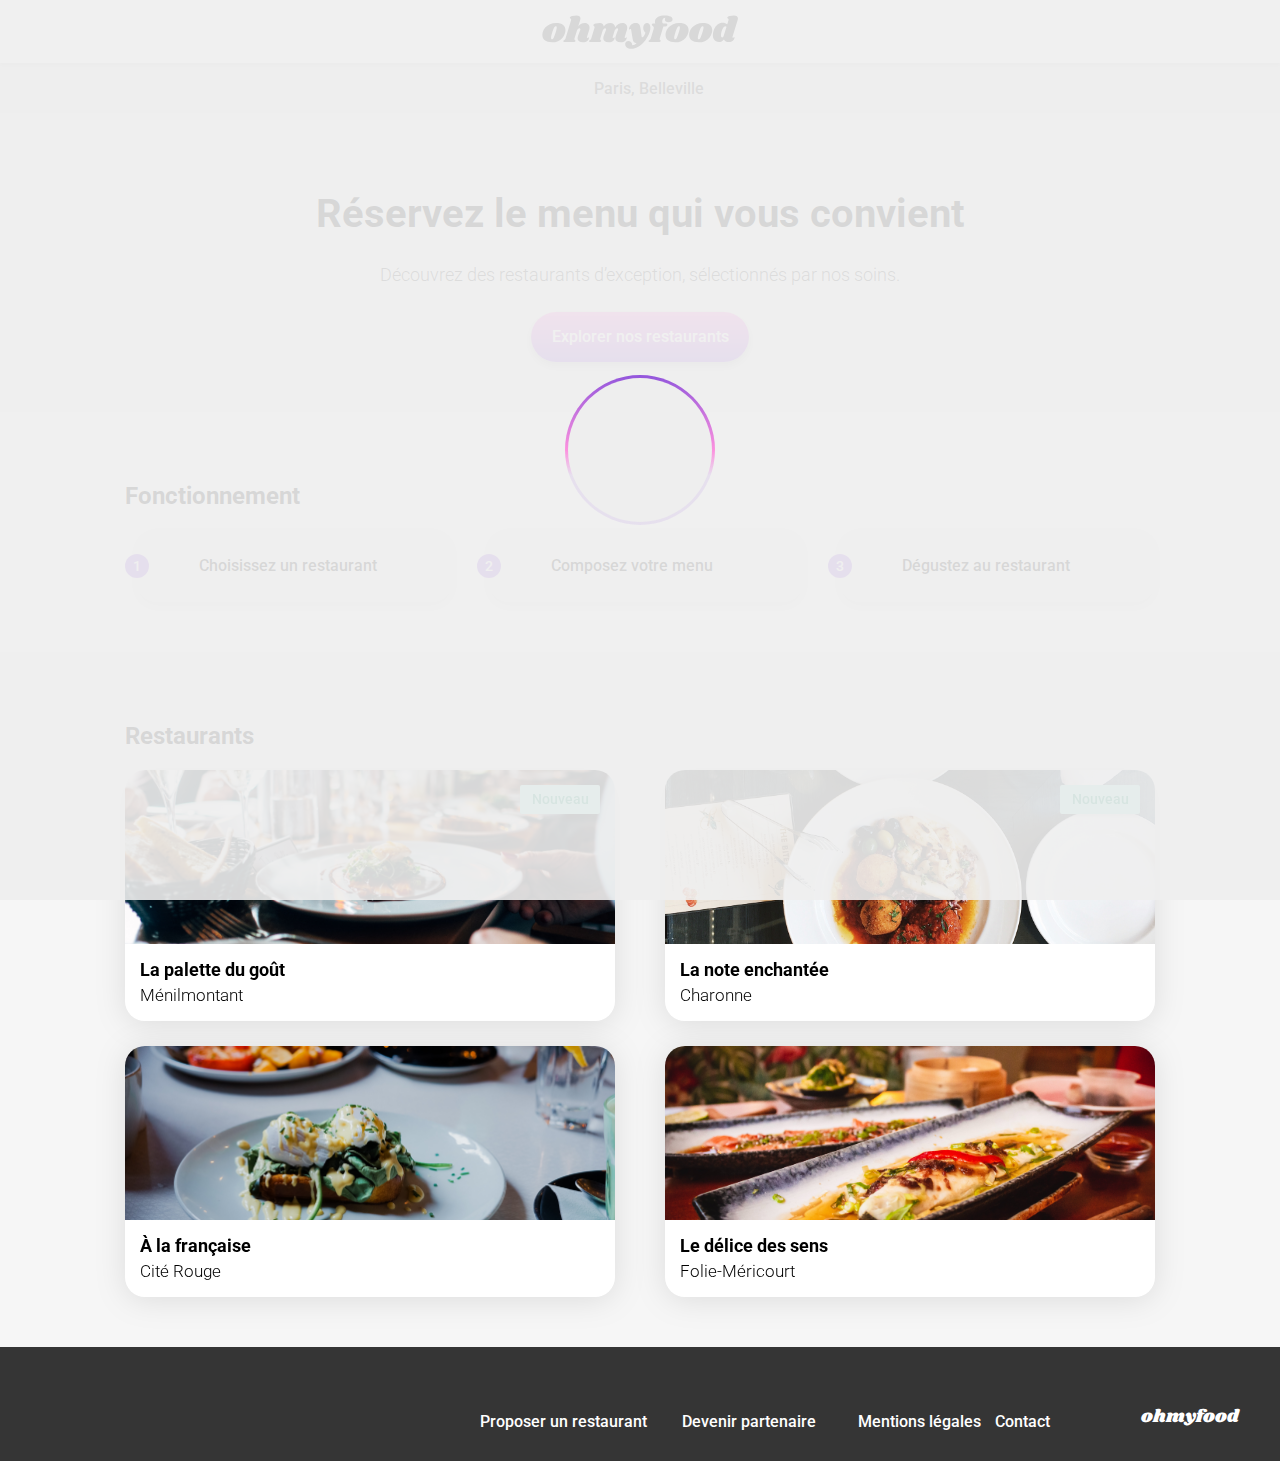
==== commit a3e580d8: "Commit : 27/09/2023 - Correction loader animation - Ajout de "Nouveau" sur les cards" ====
--- a/index.html
+++ b/index.html
@@ -72,7 +72,7 @@
                     <div class="restaurants__cards">
                         <article class="card">
                             <a href="restaurants/palette.html">
-                                <div class="card___image">
+                                <div class="card__image card__new">
                                     <img src="assets/images/restaurants/jay-wennington-N_Y88TWmGwA-unsplash.jpg" alt="Image d'une assiette montrant un plat du restaurant">
                                 </div>
                                 <div class="card__content">
@@ -80,16 +80,16 @@
                                         <h3 class="card__title">La palette du goût</h3>
                                         <p class="card__subtitle">Ménilmontant</p>
                                     </div>
-                                    <button class="btn__favorite">
+                                    <div class="btn__favorite">
                                         <i class="fa-regular fa-heart"></i>
                                         <i class="fa-solid fa-heart full__heart"></i>
-                                    </button>
+                                    </div>
                                 </div>
                             </a>
                         </article>
                         <article class="card">
                             <a href="restaurants/note.html">
-                                <div class="card___image">
+                                <div class="card__image card__new">
                                     <img src="assets/images/restaurants/stil-u2Lp8tXIcjw-unsplash.jpg" alt="Image d'une assiette montrant un plat du restaurant">
                                 </div>
                                 <div class="card__content">
@@ -97,16 +97,16 @@
                                         <h3 class="card__title">La note enchantée</h3>
                                         <p class="card__subtitle">Charonne</p>
                                     </div>
-                                    <button class="btn__favorite">
+                                    <div class="btn__favorite">
                                         <i class="fa-regular fa-heart"></i>
                                         <i class="fa-solid fa-heart full__heart"></i>
-                                    </button>
+                                    </div>
                                 </div>
                             </a>
                         </article>
                         <article class="card">
                             <a href="restaurants/francaise.html">
-                                <div class="card___image">
+                                <div class="card__image">
                                     <img src="assets/images/restaurants/toa-heftiba-DQKerTsQwi0-unsplash.jpg" alt="Image d'une assiette montrant un plat du restaurant">
                                 </div>
                                 <div class="card__content">
@@ -114,16 +114,16 @@
                                         <h3 class="card__title">À la française</h3>
                                         <p class="card__subtitle">Cité Rouge</p>
                                     </div>
-                                    <button class="btn__favorite">
+                                    <div class="btn__favorite">
                                         <i class="fa-regular fa-heart"></i>
                                         <i class="fa-solid fa-heart full__heart"></i>
-                                    </button>
+                                    </div>
                                 </div>
                             </a>
                         </article>
                         <article class="card">
                             <a href="restaurants/delice.html">
-                                <div class="card___image">
+                                <div class="card__image">
                                     <img src="assets/images/restaurants/louis-hansel-shotsoflouis-qNBGVyOCY8Q-unsplash.jpg" alt="Image d'une assiette montrant un plat du restaurant">
                                 </div>
                                 <div class="card__content">
@@ -131,10 +131,10 @@
                                         <h3 class="card__title">Le délice des sens</h3>
                                         <p class="card__subtitle">Folie-Méricourt</p>
                                     </div>
-                                    <button class="btn__favorite">
+                                    <div class="btn__favorite">
                                         <i class="fa-regular fa-heart"></i>
                                         <i class="fa-solid fa-heart full__heart"></i>
-                                    </button>
+                                    </div>
                                 </div>
                             </a>
                         </article>
--- a/assets/css/main.css
+++ b/assets/css/main.css
@@ -1,18 +1,6 @@
 @charset "UTF-8";
 @import url("https://fonts.googleapis.com/css2?family=Shrikhand&display=swap");
 @import url("https://fonts.googleapis.com/css2?family=Roboto:wght@300;400;500;700");
-@-webkit-keyframes loader {
-  0% {
-    opacity: 1;
-  }
-  50% {
-    opacity: 0.5;
-  }
-  100% {
-    opacity: 0;
-    display: none;
-  }
-}
 @keyframes loader {
   0% {
     opacity: 1;
@@ -22,15 +10,9 @@
   }
   100% {
     opacity: 0;
+    visibility: hidden;
     display: none;
-  }
-}
-@-webkit-keyframes spin {
-  from {
-    transform: rotate(0);
-  }
-  to {
-    transform: rotate(359deg);
+    z-index: -1;
   }
 }
 @keyframes spin {
@@ -39,16 +21,6 @@
   }
   to {
     transform: rotate(359deg);
-  }
-}
-@-webkit-keyframes fadeInDown {
-  0% {
-    opacity: 0;
-    -webkit-transform: translateY(-25px);
-  }
-  100% {
-    opacity: 1;
-    -webkit-transform: translateY(0);
   }
 }
 @keyframes fadeInDown {
@@ -238,6 +210,14 @@
   font-weight: 300;
   line-height: normal;
 }
+.card__new {
+  color: var(--Green-Font, #008766);
+  font-family: Roboto;
+  font-size: 14px;
+  font-style: normal;
+  font-weight: 500;
+  line-height: normal;
+}
 
 .section__menu h1 {
   color: var(--Black, #101010);
@@ -354,17 +334,6 @@
  * Shamelessly borrowed from HTML5Boilerplate:
  * https://github.com/h5bp/html5-boilerplate/blob/master/src/css/main.css#L119-L133
  */
-.visually-hidden {
-  border: 0;
-  clip: rect(0 0 0 0);
-  height: 1px;
-  margin: -1px;
-  overflow: hidden;
-  padding: 0;
-  position: absolute;
-  width: 1px;
-}
-
 header .header__logo {
   display: flex;
   justify-content: center;
@@ -558,6 +527,7 @@
 }
 .btn__favorite i {
   position: absolute;
+  color: rgb(0, 0, 0);
   font-size: 22px;
   transition: all 450ms ease;
   cursor: pointer;
@@ -805,18 +775,34 @@
 .section__restaurants .restaurants__cards .card a {
   text-decoration: none;
 }
-.section__restaurants .restaurants__cards .card___image {
+.section__restaurants .restaurants__cards .card__image {
   position: relative;
   width: 100%;
   height: 174px;
 }
-.section__restaurants .restaurants__cards .card___image img {
+.section__restaurants .restaurants__cards .card__image img {
   width: 100%;
   height: 100%;
   flex-shrink: 0;
   display: block;
   object-fit: cover;
   border-radius: 1.25rem 1.25rem 0 0;
+}
+.section__restaurants .restaurants__cards .card__new::before {
+  content: "Nouveau";
+  position: absolute;
+  display: flex;
+  justify-content: center;
+  align-items: center;
+  right: 15px;
+  top: 15px;
+  width: 80px;
+  height: 29px;
+  border-radius: 2px;
+  background: var(--Green, #99E2D0);
+  text-decoration: none;
+  /* Shadow/Badge */
+  box-shadow: 0px 2px 4px 0px rgba(0, 0, 0, 0.15);
 }
 .section__restaurants .restaurants__cards .card__content {
   display: flex;
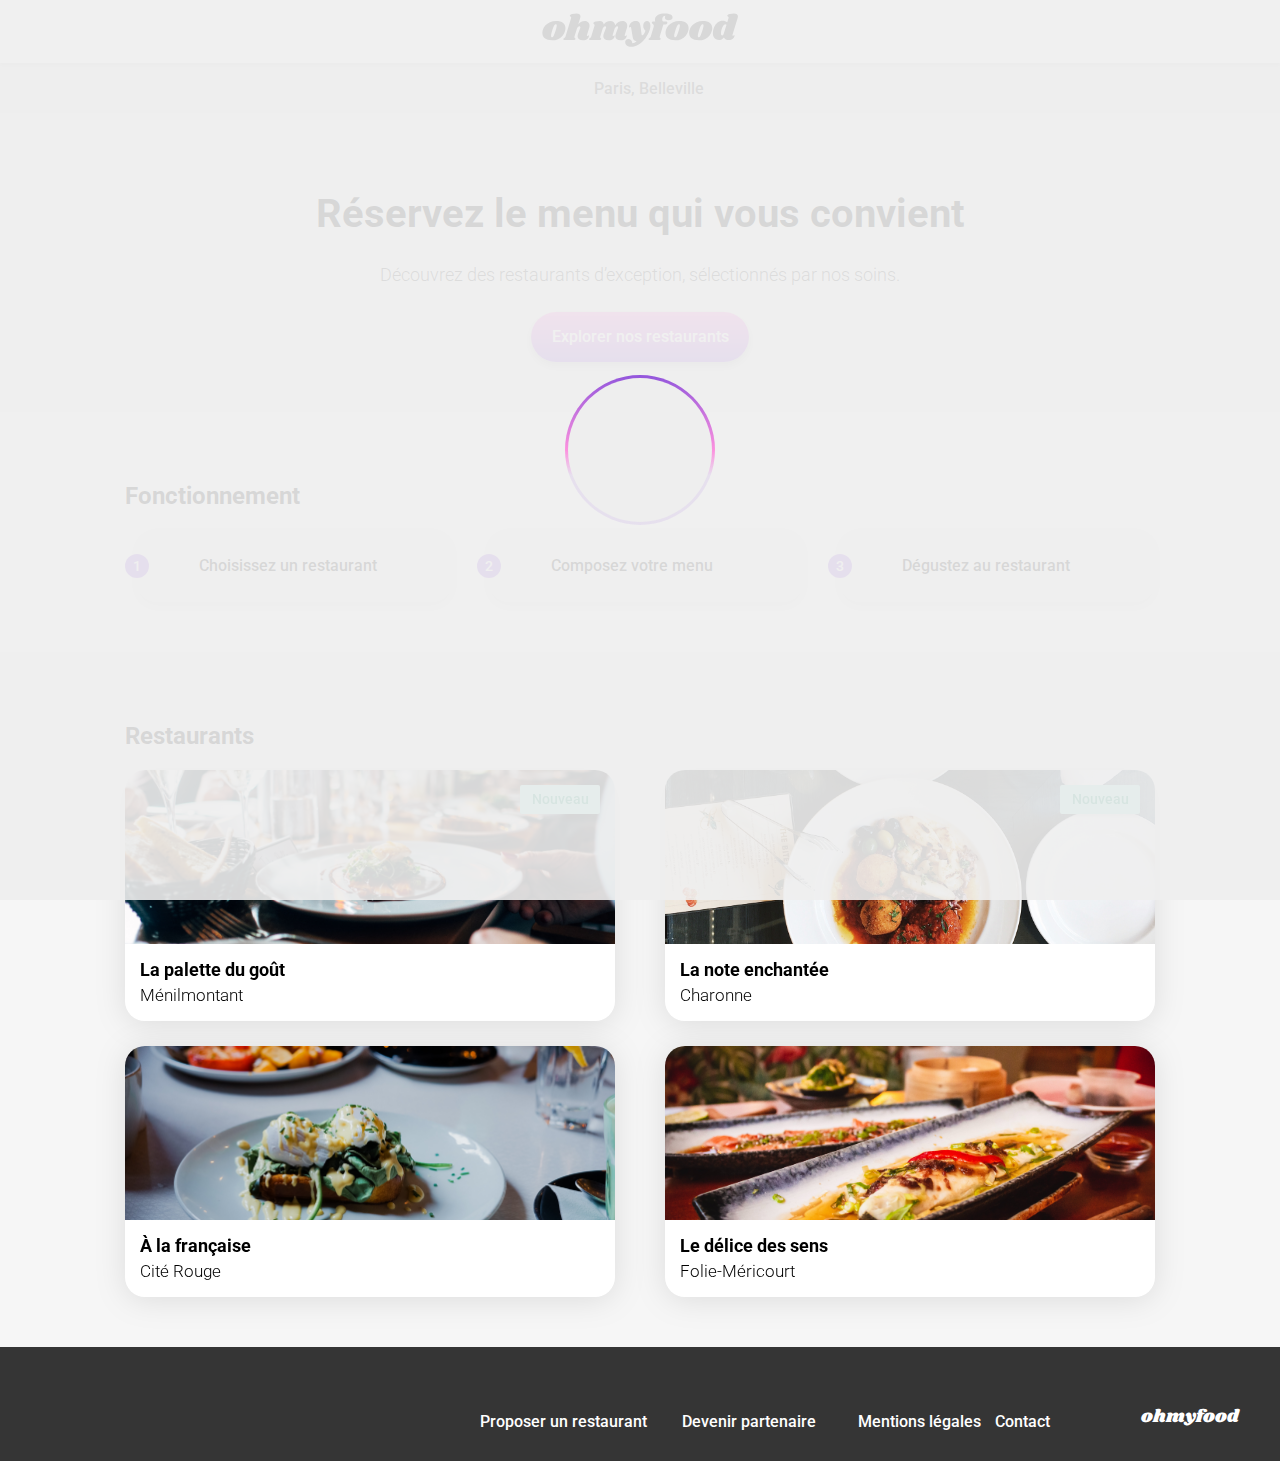
==== commit 3b99740a: "Commit : 02/10/2023 - Ajout du lien vers la page d'accueil sur le logo Ohmyfood" ====
--- a/index.html
+++ b/index.html
@@ -16,14 +16,14 @@
     <div class="loader">
         <i class="fas fa-utensils"></i>
         <div class="circle__border">
-        <div class="circle__border__core"></div>
+            <div class="circle__border__core"></div>
         </div>  
     </div>
     <div class="main__container">
 
         <header>
             <div class="header__logo">
-                <img src="assets/images/logo/ohmyfood@2x.svg" alt="logo ohmyfood">
+                <a href="index.html"><img src="assets/images/logo/ohmyfood@2x.svg" alt="logo ohmyfood"></a>
             </div>
             <div class="header__location">
                 <i class="fa-solid fa-location-dot" aria-hidden="true"></i> Paris, Belleville
--- a/assets/css/main.css
+++ b/assets/css/main.css
@@ -20,7 +20,7 @@
     transform: rotate(0);
   }
   to {
-    transform: rotate(359deg);
+    transform: rotate(360deg);
   }
 }
 @keyframes fadeInDown {
@@ -31,6 +31,16 @@
   100% {
     opacity: 1;
     transform: translateY(0);
+  }
+}
+@keyframes heart {
+  0% {
+    transform: scale(1);
+    opacity: 0;
+  }
+  100% {
+    transform: scale(1.1);
+    opacity: 1;
   }
 }
 /**
@@ -48,7 +58,10 @@
 */
 html {
   line-height: 1.15; /* 1 */
+  -moz-text-size-adjust: 100%;
   -webkit-text-size-adjust: 100%; /* 2 */
+  -ms-text-size-adjust: 100%;
+  text-size-adjust: 100%;
 }
 
 /**
@@ -104,7 +117,7 @@
  * Basic styles for links
  */
 a {
-  color: rgb(229, 0, 80);
+  color: rgb(255, 255, 255);
   text-decoration: none;
 }
 a:hover, a:active, a:focus, a:focus-within {
@@ -460,6 +473,7 @@
   background: rgb(246, 246, 246);
   padding: 0;
   margin-left: 12px;
+  transition: all 450ms ease;
   /* Shadow/Instructions */
   box-shadow: 0px 4px 15px 0px rgba(0, 0, 0, 0.15);
 }
@@ -473,9 +487,9 @@
   left: -12px;
   height: 24px;
   width: 24px;
-  background-color: #9356DC;
+  background-color: rgb(147, 86, 220);
   border-radius: 50%;
-  color: var(--background, #F6F6F6);
+  color: rgb(246, 246, 246);
   font-family: Roboto;
   font-size: 14.182px;
   font-style: normal;
@@ -486,7 +500,7 @@
   color: rgb(126, 126, 126);
 }
 .preparation__wrapper__btn .preparation__btn i.color2 {
-  color: rgb(147, 86, 220);
+  color: #9356dc;
 }
 .preparation__wrapper__btn .preparation__btn .btn__txt {
   width: 211px;
@@ -500,9 +514,9 @@
   height: 24px;
   width: 24px;
   flex-shrink: 0;
-  background-color: #9356DC;
+  background-color: rgb(147, 86, 220);
   border-radius: 50%;
-  color: var(--background, #F6F6F6);
+  color: rgb(246, 246, 246);
   font-family: Roboto;
   font-size: 14.182px;
   font-style: normal;
@@ -529,20 +543,17 @@
   position: absolute;
   color: rgb(0, 0, 0);
   font-size: 22px;
-  transition: all 450ms ease;
   cursor: pointer;
 }
 .btn__favorite i.full__heart {
   opacity: 0;
-  transition: all 1s ease;
 }
 .btn__favorite i.full__heart:hover {
-  transform: scale(1.2);
   color: transparent;
   background-image: linear-gradient(180deg, rgb(147, 86, 220) 0%, rgb(255, 121, 218) 100%);
   -webkit-background-clip: text;
   background-clip: text;
-  opacity: 1;
+  animation: heart 1s forwards;
 }
 
 .section__commande {
@@ -576,7 +587,7 @@
   bottom: 0;
   width: 40px;
   height: 3px;
-  background: #99E2D0;
+  background: rgb(153, 226, 208);
 }
 .section__commande form button {
   margin: 0 auto;
@@ -640,7 +651,6 @@
   height: 100%;
   padding: 0;
   cursor: pointer;
-  transition: transform 1s;
   gap: 5px;
 }
 .section__commande .commande__form-group label .commande__form-title {
@@ -680,14 +690,14 @@
   justify-content: center;
   align-items: center;
   color: rgb(255, 255, 255);
-  background-color: #99E2D0;
+  background-color: rgb(153, 226, 208);
   width: 0;
   max-width: 59px;
   height: 100%; /* ou 69px */
   flex-shrink: 0;
   border-radius: 0 20px 20px 0;
   transform: translate(50px);
-  transition: 0.3s;
+  transition: 450ms;
 }
 .section__commande .commande__form-group input[type=checkbox]:checked + label::after {
   content: "\f058";
@@ -697,7 +707,7 @@
   justify-content: center;
   align-items: center;
   color: rgb(255, 255, 255);
-  background-color: #99E2D0;
+  background-color: rgb(153, 226, 208);
   width: 100%;
   max-width: 59px;
   min-width: 49px;
